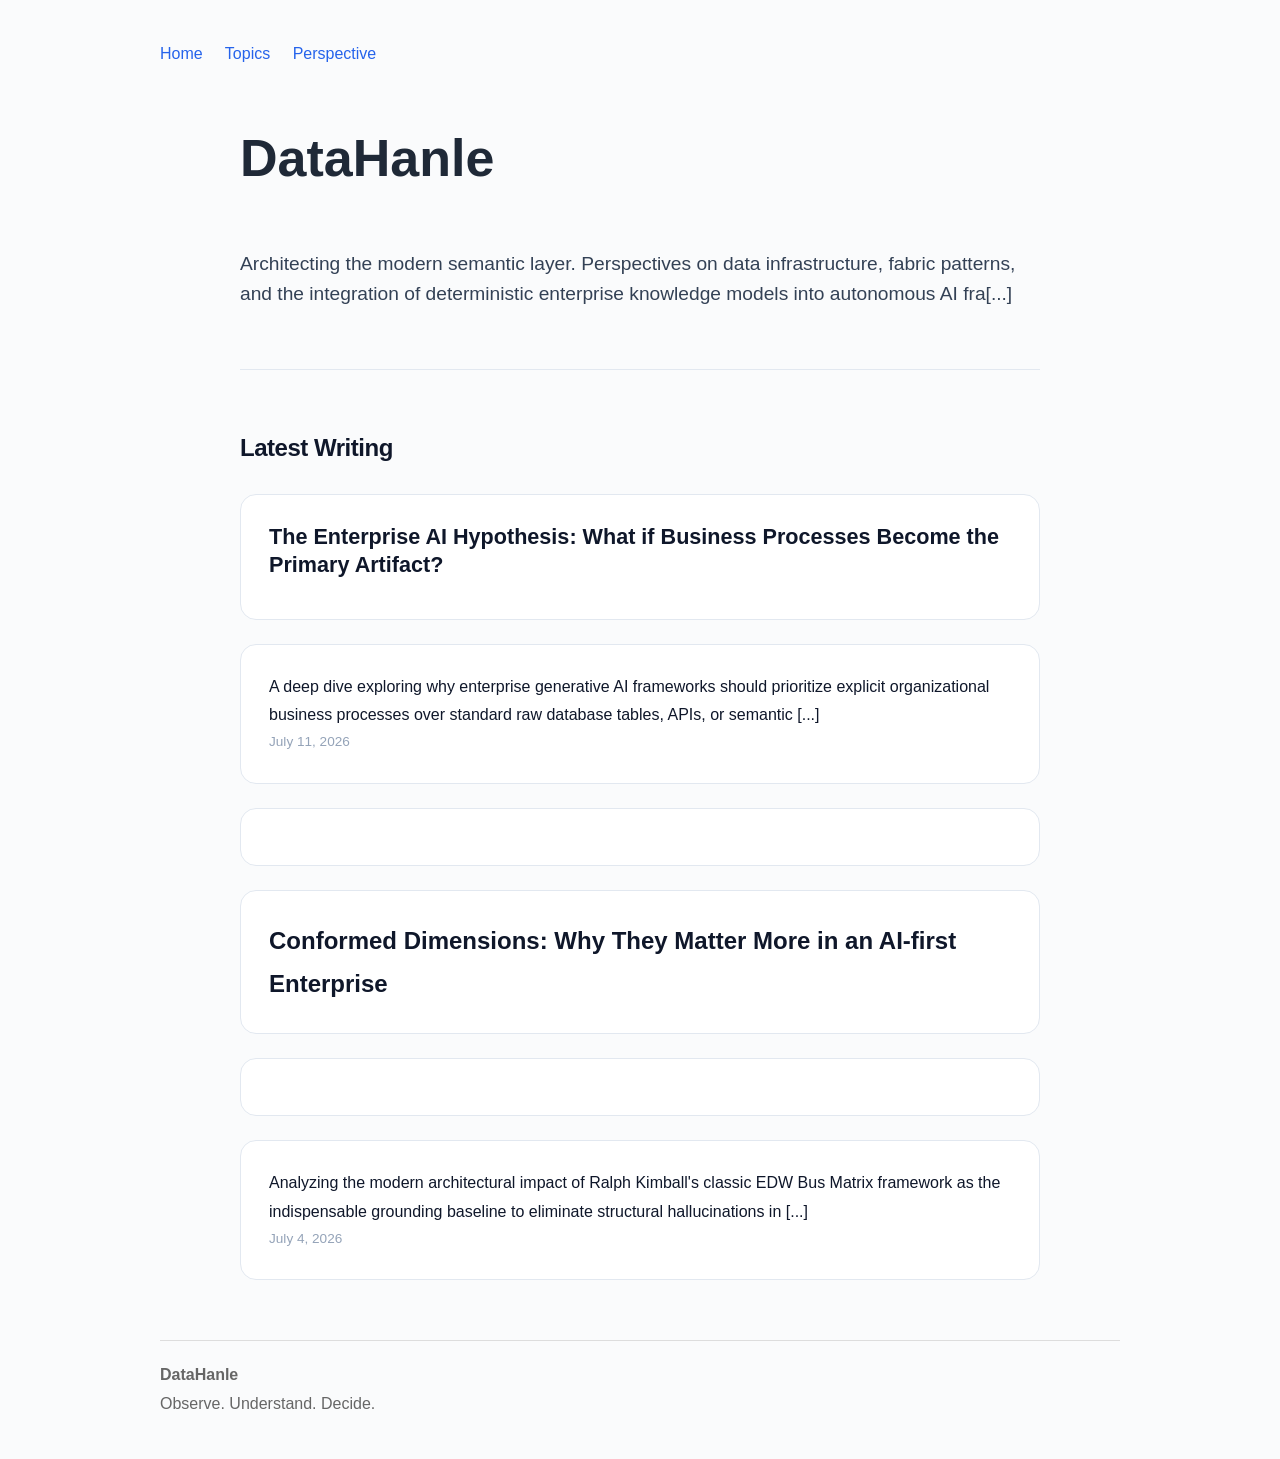
==== index.html @ b66f330f "Update nav: rename point-of-view to perspective and remove deleted articles.html reference" ====
<!DOCTYPE html>
<html lang="en">
<head>
    <meta charset="utf-8">
    <meta name="viewport" content="width=device-width, initial-scale=1">
    <title>DataHanle - Observe. Understand. Decide.</title>
    <!-- Links to your main shared brand stylesheet -->
    <link rel="stylesheet" href="assets/styles.css">
    <style>
        /* Container layout optimized for a single-page home feed */
        .home-container {
            max-width: 800px;
            margin: 2rem auto;
            padding: 0 1rem;
        }

        /* Hero presentation statement */
        .hero-section {
            margin-bottom: 3.5rem;
            border-bottom: 1px solid #e2e8f0;
            padding-bottom: 2.5rem;
        }
        .hero-section p {
            font-size: 1.2rem;
            line-height: 1.6;
            color: #334155;
        }

        /* Section header for the stream */
        .feed-title {
            font-size: 1.5rem;
            font-weight: 700;
            color: #0f172a;
            margin-bottom: 1.5rem;
            letter-spacing: -0.02em;
        }

        /* The Card Link Component */
        .article-card {
            display: block;
            text-decoration: none;
            color: #0f172a;
            background: #ffffff;
            border: 1px solid #e2e8f0; /* Soft border framework */
            border-radius: 16px;        /* Smooth rounded corners */
            padding: 1.75rem;          /* Generous internal spacing */
            margin-bottom: 1.5rem;     /* Space between individual cards */
            transition: transform 0.2s ease, box-shadow 0.2s ease;
        }

        /* Interactive states when a reader hovers over a card */
        .article-card:hover {
            transform: translateY(-2px);
            box-shadow: 0 10px 15px -3px rgba(0, 0, 0, 0.05);
            border-color: #cbd5e1;
        }

        /* Title style inside the card */
        .article-card h2 {
            font-size: 1.35rem;
            font-weight: 700;
            margin: 0 0 0.75rem 0;
            line-height: 1.3;
            color: #0f172a;
        }

        /* Muted summary text */
        .article-card p {
            font-size: 0.95rem;
            color: #475569;
            margin: 0 0 1.25rem 0;
            line-height: 1.6;
        }

        /* Light grey date marker at the bottom */
        .article-card .article-date {
            display: block;
            font-size: 0.85rem;
            color: #94a3b8;
            font-weight: 500;
        }
    </style>
</head>
<body>

    <!-- Synced Top Navigation Header (Root Level) -->
    <nav>
        <a href="index.html">Home</a>
        <a href="topics.html">Topics</a>
        <a href="perspective.html">Perspective</a>
    </nav>

    <!-- Main Content Area -->
    <main class="home-container">
        
        <!-- Brand Introduction / Manifest Banner -->
        <section class="hero-section">
            <h1>DataHanle</h1>
            <p>Architecting the modern semantic layer. Perspectives on data infrastructure, fabric patterns, and the integration of deterministic enterprise knowledge models into autonomous AI fra[...]
        </section>

        <!-- Dynamic Latest Writing Stream -->
        <section>
            <h2 class="feed-title">Latest Writing</h2>

            <!-- Card Link 1 (July 11) -->
            <a href="articles/enterprise-ai-hypothesis.html" class="article-card">
                <h2>The Enterprise AI Hypothesis: What if Business Processes Become the Primary Artifact?</h2>
                <p>A deep dive exploring why enterprise generative AI frameworks should prioritize explicit organizational business processes over standard raw database tables, APIs, or semantic [...]
                <span class="article-date">July 11, 2026</span>
            </a>

            <!-- Card Link 2 (July 4) -->
            <a href="articles/conformed-dimensions.html" class="article-card">
                <h2>Conformed Dimensions: Why They Matter More in an AI-first Enterprise</h2>
                <p>Analyzing the modern architectural impact of Ralph Kimball's classic EDW Bus Matrix framework as the indispensable grounding baseline to eliminate structural hallucinations in [...]
                <span class="article-date">July 4, 2026</span>
            </a>
        </section>

    </main>

    <!-- Synced Site Footer -->
    <footer>
        <b>DataHanle</b><br>
        Observe. Understand. Decide.
    </footer>

</body>
</html>
---- assets/styles.css ----
body{font-family:-apple-system,BlinkMacSystemFont,'Segoe UI',sans-serif;max-width:960px;margin:auto;padding:40px;background:#fafbfc;color:#1f2937;line-height:1.8}nav a{margin-right:18px;color:#2563eb;text-decoration:none}h1{font-size:52px}footer{margin-top:60px;padding-top:20px;border-top:1px solid #ddd;color:#666}.card{border:1px solid #ddd;border-radius:10px;padding:20px;margin:20px 0;background:#fff}.tag{display:inline-block;background:#eef4ff;color:#2563eb;padding:4px 10px;border-radius:20px;margin:3px;font-size:.9em}
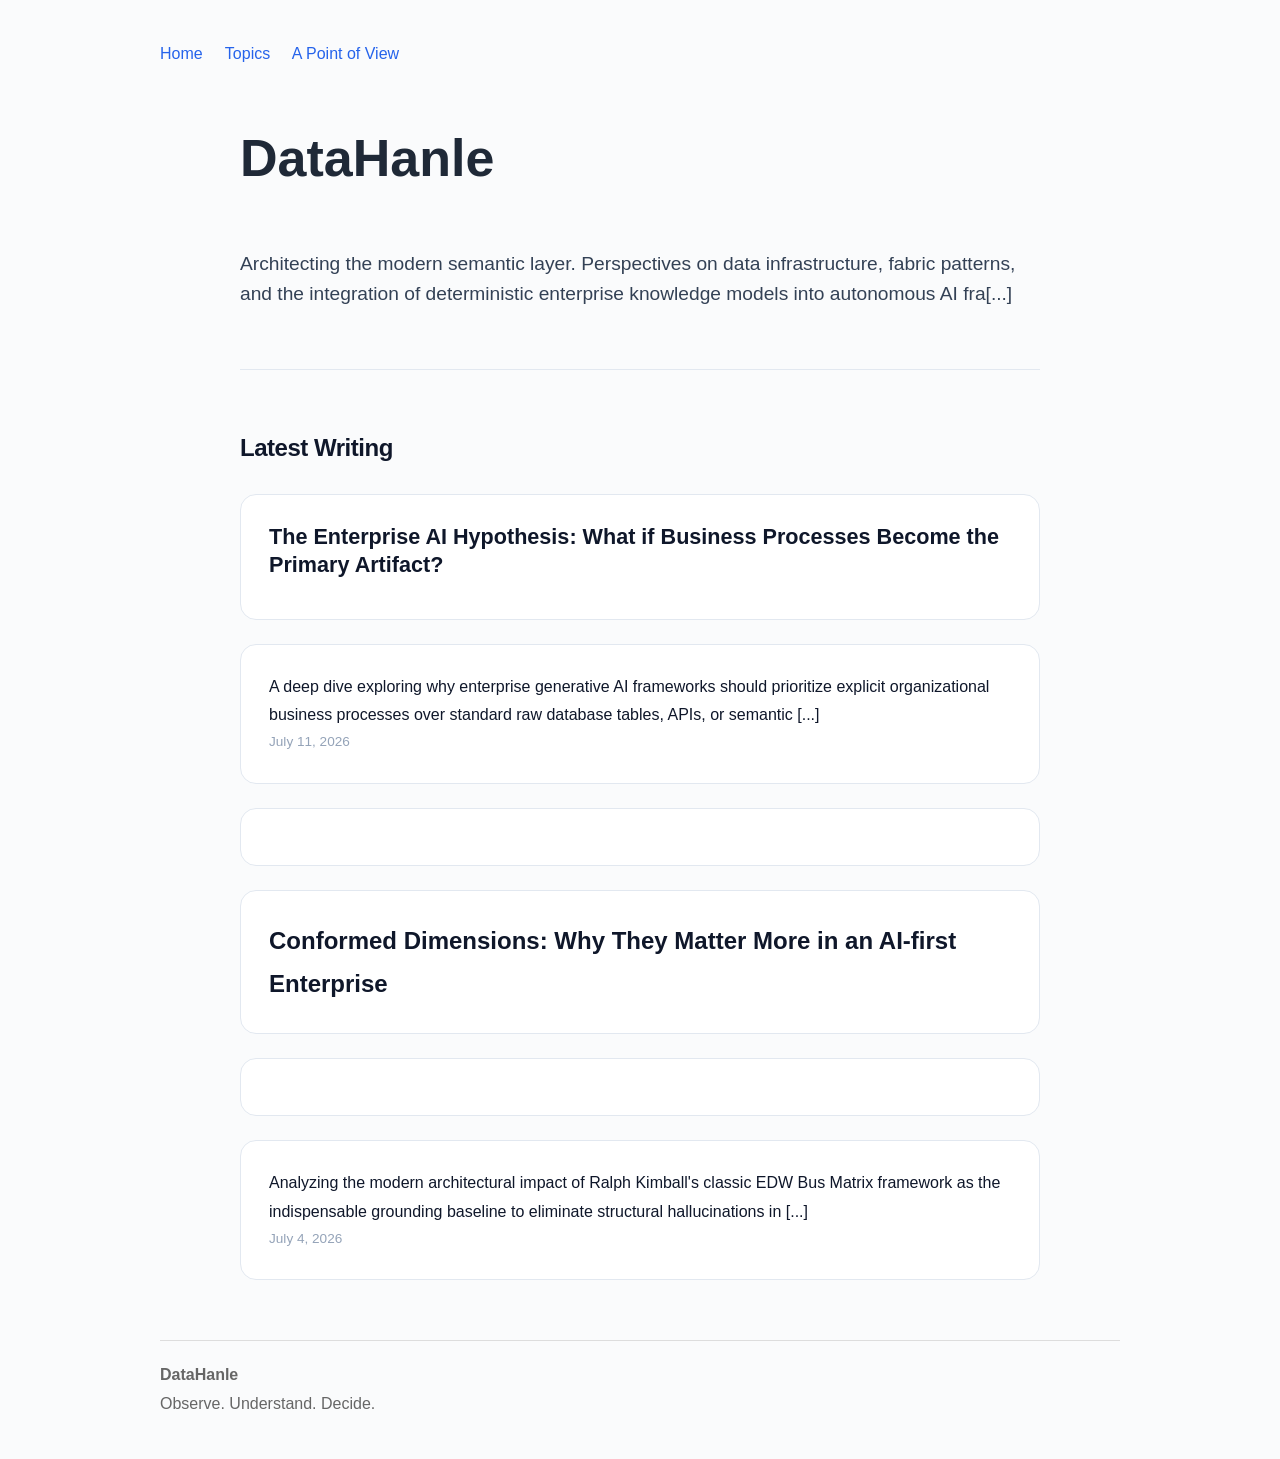
==== commit b846472f: "Revert to good version with 2 article cards - undo duplicate card rendering" ====
--- a/index.html
+++ b/index.html
@@ -87,7 +87,7 @@
     <nav>
         <a href="index.html">Home</a>
         <a href="topics.html">Topics</a>
-        <a href="perspective.html">Perspective</a>
+        <a href="point-of-view.html">A Point of View</a>
     </nav>
 
     <!-- Main Content Area -->
@@ -127,4 +127,4 @@
     </footer>
 
 </body>
-</html>+</html>
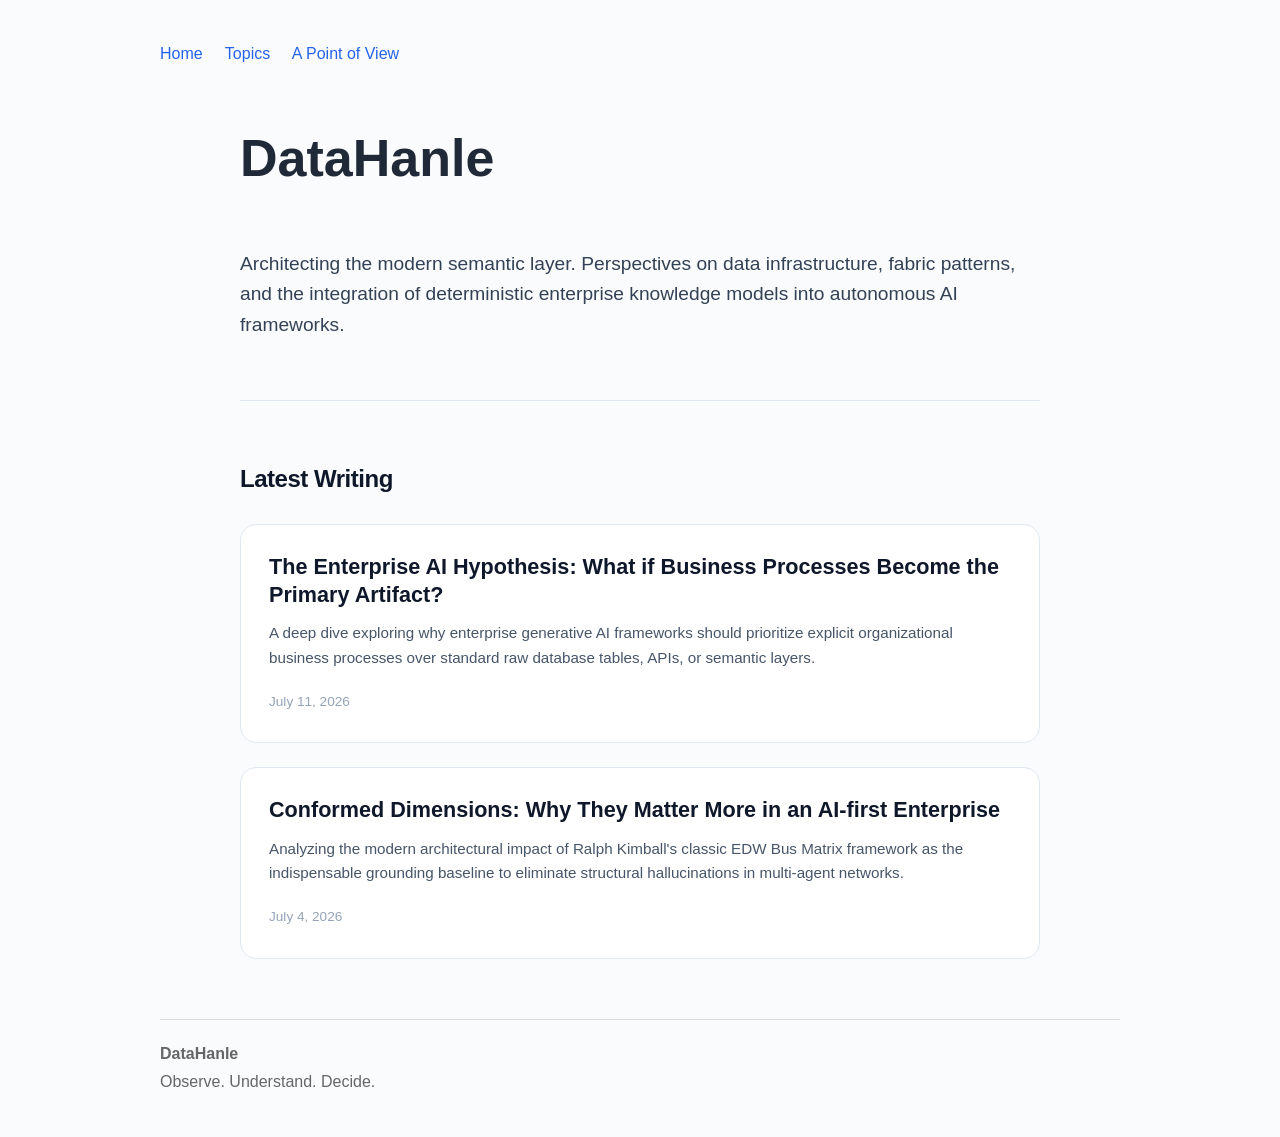
==== commit 7e3f621d: "Update index.html" ====
--- a/index.html
+++ b/index.html
@@ -96,7 +96,7 @@
         <!-- Brand Introduction / Manifest Banner -->
         <section class="hero-section">
             <h1>DataHanle</h1>
-            <p>Architecting the modern semantic layer. Perspectives on data infrastructure, fabric patterns, and the integration of deterministic enterprise knowledge models into autonomous AI fra[...]
+            <p>Architecting the modern semantic layer. Perspectives on data infrastructure, fabric patterns, and the integration of deterministic enterprise knowledge models into autonomous AI frameworks.</p>
         </section>
 
         <!-- Dynamic Latest Writing Stream -->
@@ -106,14 +106,14 @@
             <!-- Card Link 1 (July 11) -->
             <a href="articles/enterprise-ai-hypothesis.html" class="article-card">
                 <h2>The Enterprise AI Hypothesis: What if Business Processes Become the Primary Artifact?</h2>
-                <p>A deep dive exploring why enterprise generative AI frameworks should prioritize explicit organizational business processes over standard raw database tables, APIs, or semantic [...]
+                <p>A deep dive exploring why enterprise generative AI frameworks should prioritize explicit organizational business processes over standard raw database tables, APIs, or semantic layers.</p>
                 <span class="article-date">July 11, 2026</span>
             </a>
 
             <!-- Card Link 2 (July 4) -->
             <a href="articles/conformed-dimensions.html" class="article-card">
                 <h2>Conformed Dimensions: Why They Matter More in an AI-first Enterprise</h2>
-                <p>Analyzing the modern architectural impact of Ralph Kimball's classic EDW Bus Matrix framework as the indispensable grounding baseline to eliminate structural hallucinations in [...]
+                <p>Analyzing the modern architectural impact of Ralph Kimball's classic EDW Bus Matrix framework as the indispensable grounding baseline to eliminate structural hallucinations in multi-agent networks.</p>
                 <span class="article-date">July 4, 2026</span>
             </a>
         </section>
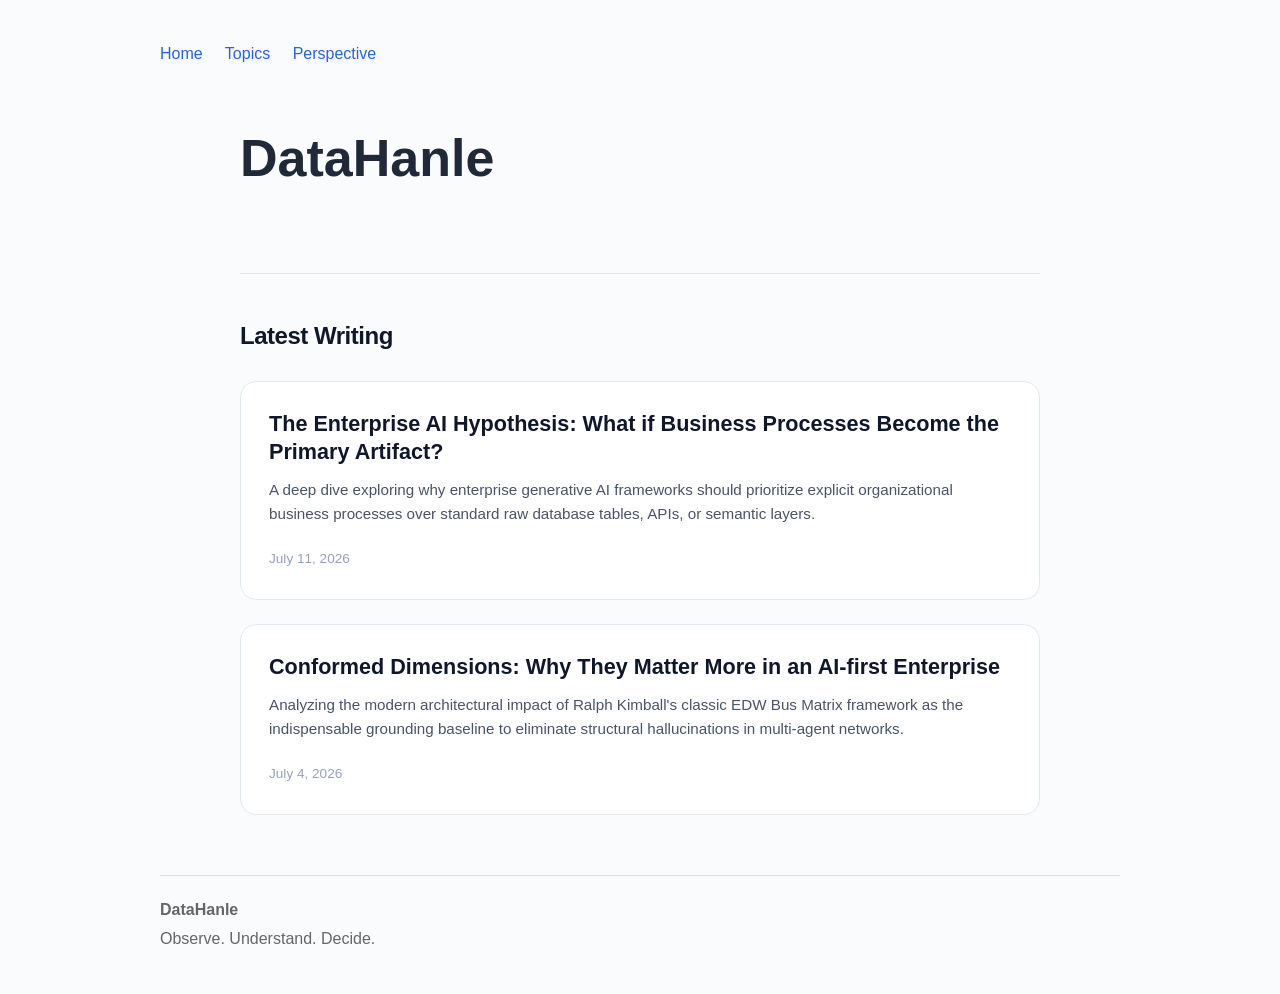
==== commit 84754e69: "Update index.html" ====
--- a/index.html
+++ b/index.html
@@ -14,16 +14,11 @@
             padding: 0 1rem;
         }
 
-        /* Hero presentation statement */
+        /* Hero presentation statement simplified */
         .hero-section {
-            margin-bottom: 3.5rem;
+            margin-bottom: 2.5rem;
             border-bottom: 1px solid #e2e8f0;
-            padding-bottom: 2.5rem;
-        }
-        .hero-section p {
-            font-size: 1.2rem;
-            line-height: 1.6;
-            color: #334155;
+            padding-bottom: 1.5rem;
         }
 
         /* Section header for the stream */
@@ -83,20 +78,19 @@
 </head>
 <body>
 
-    <!-- Synced Top Navigation Header (Root Level) -->
+    <!-- Synced Top Navigation Header (Updated to Perspective) -->
     <nav>
         <a href="index.html">Home</a>
         <a href="topics.html">Topics</a>
-        <a href="point-of-view.html">A Point of View</a>
+        <a href="perspective.html">Perspective</a>
     </nav>
 
     <!-- Main Content Area -->
     <main class="home-container">
         
-        <!-- Brand Introduction / Manifest Banner -->
+        <!-- Brand Title Header -->
         <section class="hero-section">
             <h1>DataHanle</h1>
-            <p>Architecting the modern semantic layer. Perspectives on data infrastructure, fabric patterns, and the integration of deterministic enterprise knowledge models into autonomous AI frameworks.</p>
         </section>
 
         <!-- Dynamic Latest Writing Stream -->
@@ -127,4 +121,4 @@
     </footer>
 
 </body>
-</html>
+</html>
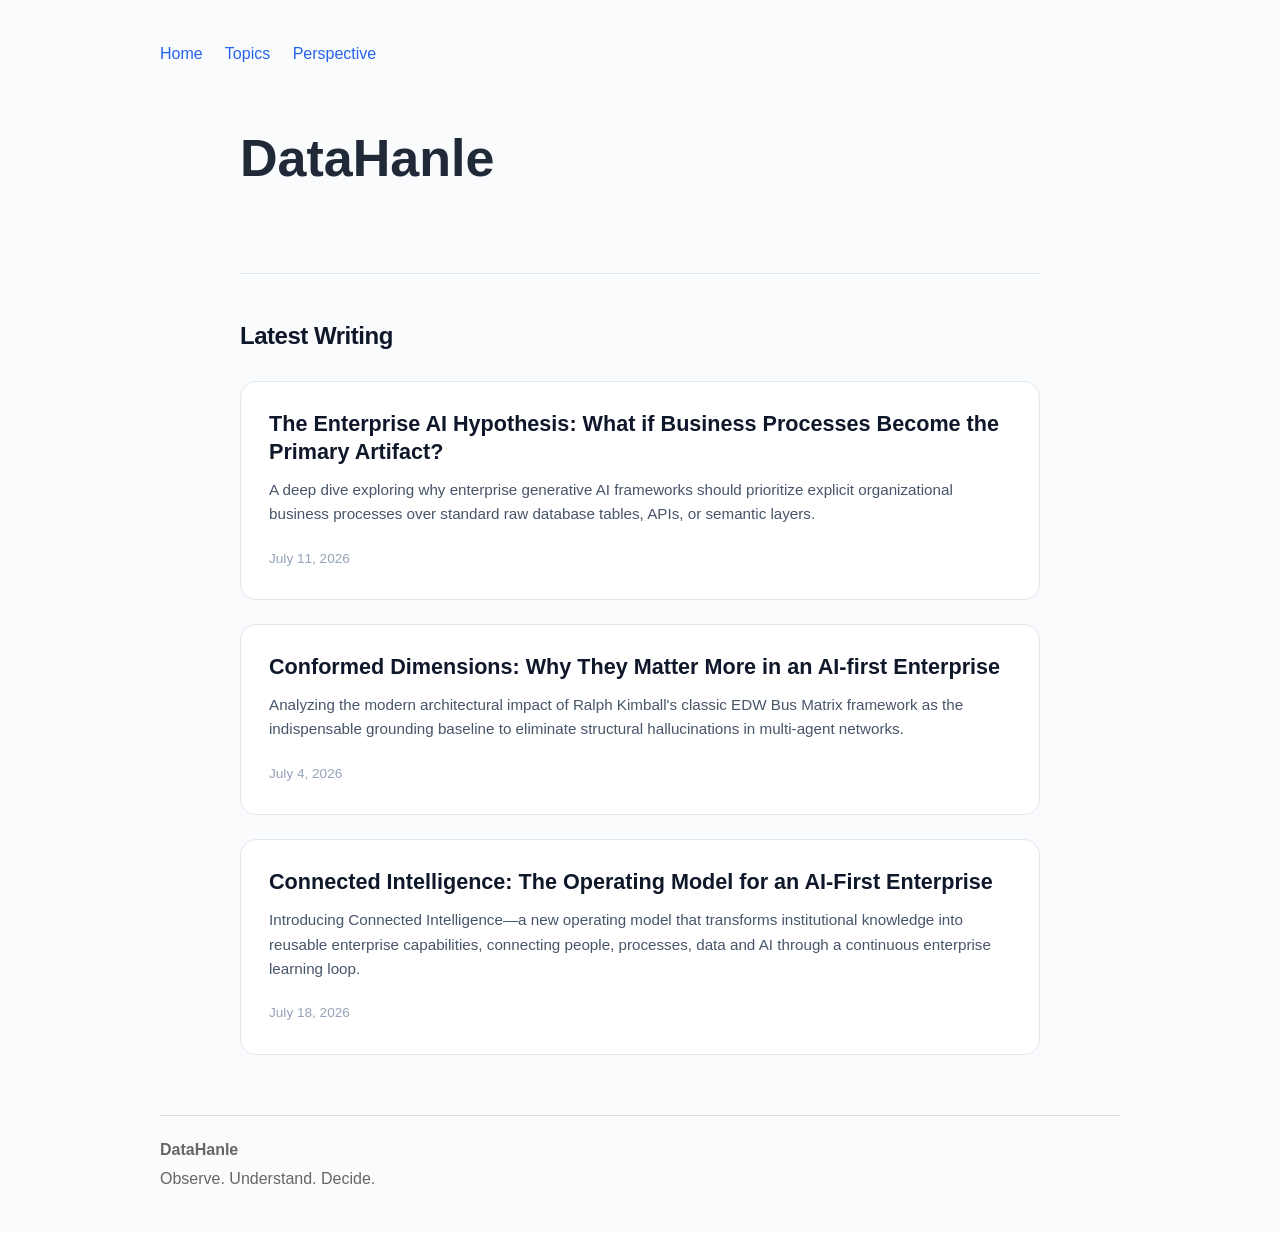
==== commit 4f25ac60: "Update index.html" ====
--- a/index.html
+++ b/index.html
@@ -110,6 +110,22 @@
                 <p>Analyzing the modern architectural impact of Ralph Kimball's classic EDW Bus Matrix framework as the indispensable grounding baseline to eliminate structural hallucinations in multi-agent networks.</p>
                 <span class="article-date">July 4, 2026</span>
             </a>
+<!-- Card Link 3 (Connected Intelligence) -->
+<a href="articles/connected-intelligence.html" class="article-card">
+
+    <h2>
+        Connected Intelligence: The Operating Model for an AI-First Enterprise
+    </h2>
+
+    <p>
+        Introducing Connected Intelligence—a new operating model that transforms institutional knowledge into reusable enterprise capabilities, connecting people, processes, data and AI through a continuous enterprise learning loop.
+    </p>
+
+    <span class="article-date">
+        July 18, 2026
+    </span>
+
+</a>
         </section>
 
     </main>
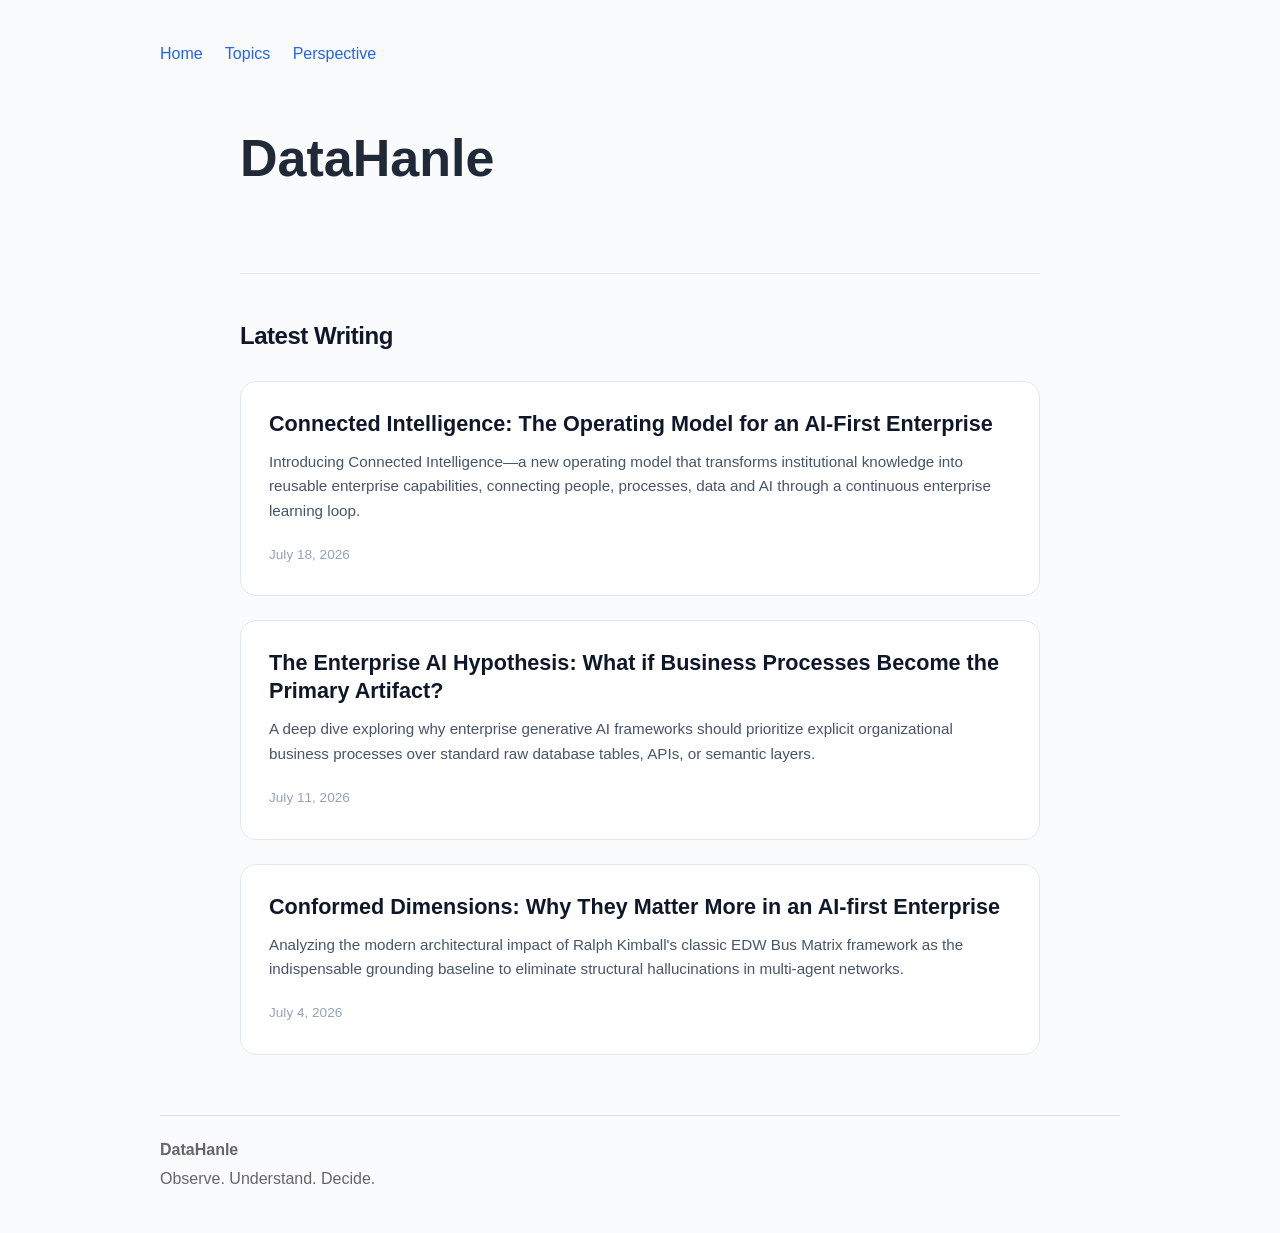
==== commit e8db1e1d: "Update index.html" ====
--- a/index.html
+++ b/index.html
@@ -96,20 +96,6 @@
         <!-- Dynamic Latest Writing Stream -->
         <section>
             <h2 class="feed-title">Latest Writing</h2>
-
-            <!-- Card Link 1 (July 11) -->
-            <a href="articles/enterprise-ai-hypothesis.html" class="article-card">
-                <h2>The Enterprise AI Hypothesis: What if Business Processes Become the Primary Artifact?</h2>
-                <p>A deep dive exploring why enterprise generative AI frameworks should prioritize explicit organizational business processes over standard raw database tables, APIs, or semantic layers.</p>
-                <span class="article-date">July 11, 2026</span>
-            </a>
-
-            <!-- Card Link 2 (July 4) -->
-            <a href="articles/conformed-dimensions.html" class="article-card">
-                <h2>Conformed Dimensions: Why They Matter More in an AI-first Enterprise</h2>
-                <p>Analyzing the modern architectural impact of Ralph Kimball's classic EDW Bus Matrix framework as the indispensable grounding baseline to eliminate structural hallucinations in multi-agent networks.</p>
-                <span class="article-date">July 4, 2026</span>
-            </a>
 <!-- Card Link 3 (Connected Intelligence) -->
 <a href="articles/connected-intelligence.html" class="article-card">
 
@@ -126,6 +112,19 @@
     </span>
 
 </a>
+            <!-- Card Link 1 (July 11) -->
+            <a href="articles/enterprise-ai-hypothesis.html" class="article-card">
+                <h2>The Enterprise AI Hypothesis: What if Business Processes Become the Primary Artifact?</h2>
+                <p>A deep dive exploring why enterprise generative AI frameworks should prioritize explicit organizational business processes over standard raw database tables, APIs, or semantic layers.</p>
+                <span class="article-date">July 11, 2026</span>
+            </a>
+
+            <!-- Card Link 2 (July 4) -->
+            <a href="articles/conformed-dimensions.html" class="article-card">
+                <h2>Conformed Dimensions: Why They Matter More in an AI-first Enterprise</h2>
+                <p>Analyzing the modern architectural impact of Ralph Kimball's classic EDW Bus Matrix framework as the indispensable grounding baseline to eliminate structural hallucinations in multi-agent networks.</p>
+                <span class="article-date">July 4, 2026</span>
+            </a>
         </section>
 
     </main>
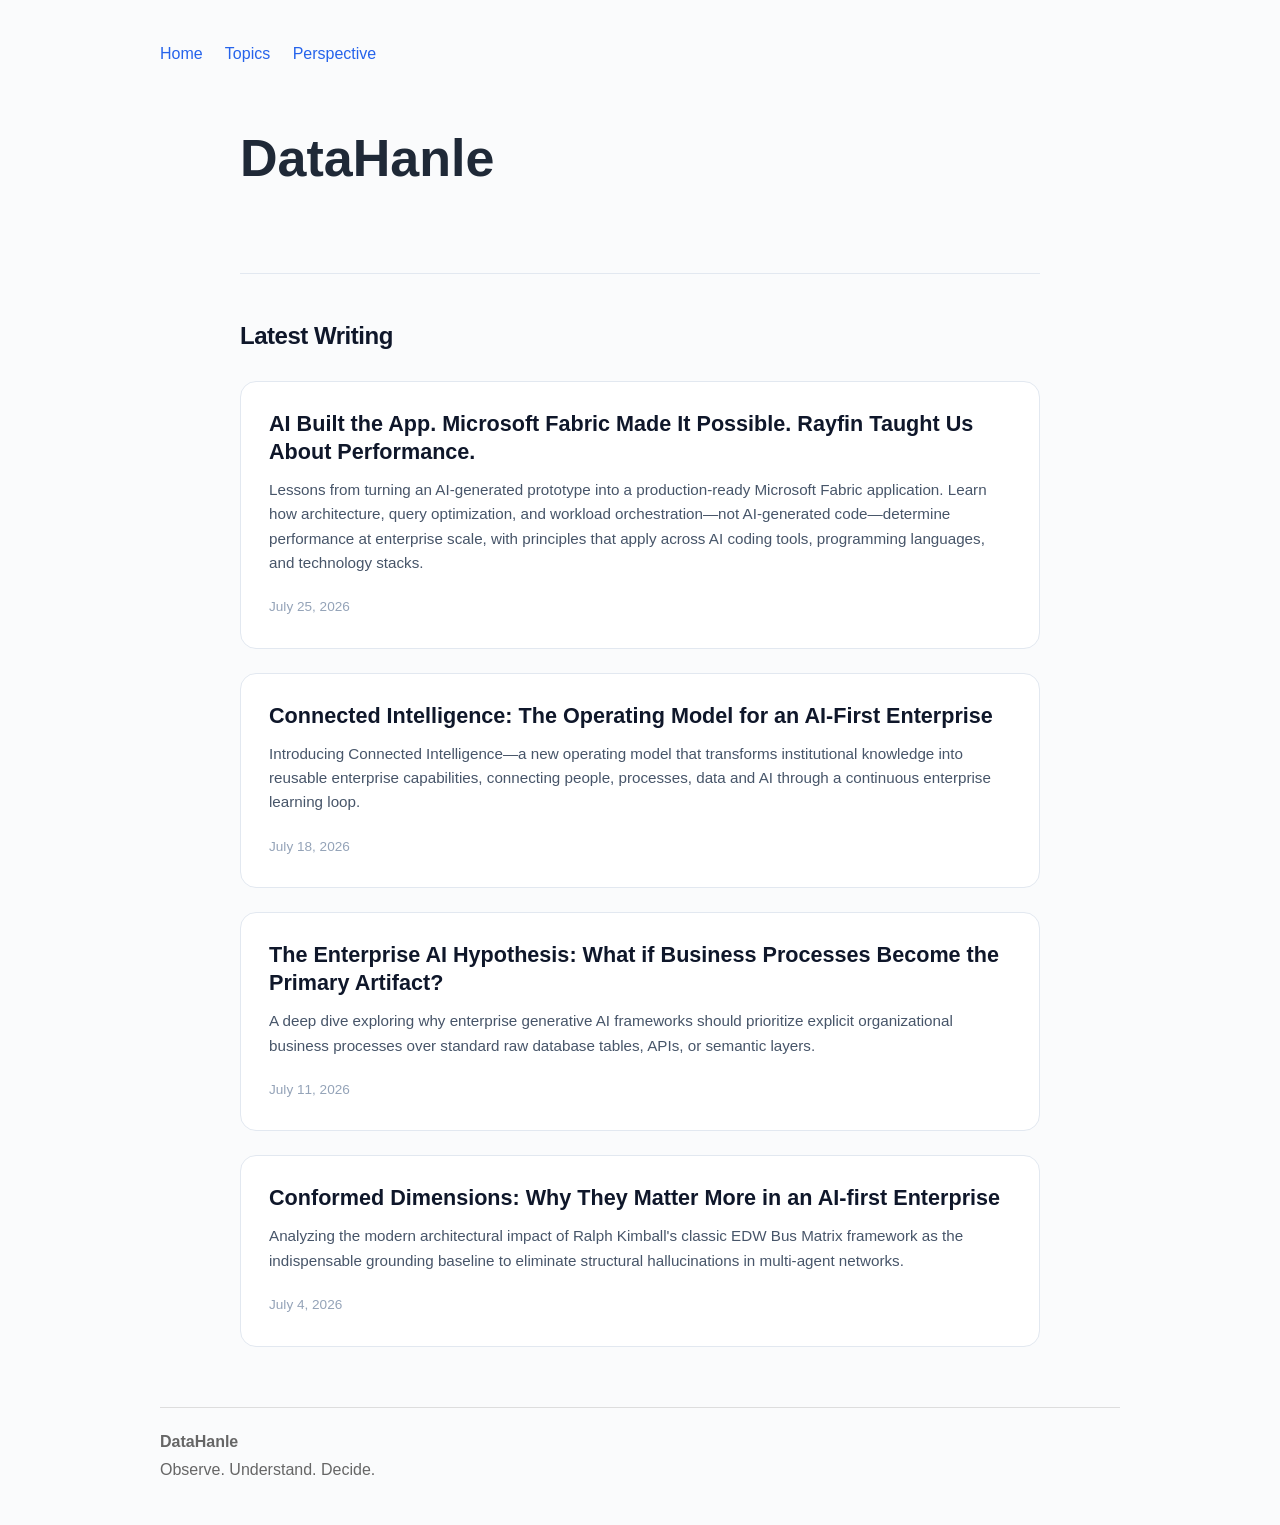
==== commit 9e758186: "Update index.html" ====
--- a/index.html
+++ b/index.html
@@ -96,6 +96,22 @@
         <!-- Dynamic Latest Writing Stream -->
         <section>
             <h2 class="feed-title">Latest Writing</h2>
+<!-- Card Link 4 (AI Prototype to Production) -->
+<a href="articles/ai-prototype-to-production.html" class="article-card">
+
+    <h2>
+        AI Built the App. Microsoft Fabric Made It Possible. Rayfin Taught Us About Performance.
+    </h2>
+
+    <p>
+        Lessons from turning an AI-generated prototype into a production-ready Microsoft Fabric application. Learn how architecture, query optimization, and workload orchestration—not AI-generated code—determine performance at enterprise scale, with principles that apply across AI coding tools, programming languages, and technology stacks.
+    </p>
+
+    <span class="article-date">
+        July 25, 2026
+    </span>
+
+</a>
 <!-- Card Link 3 (Connected Intelligence) -->
 <a href="articles/connected-intelligence.html" class="article-card">
 
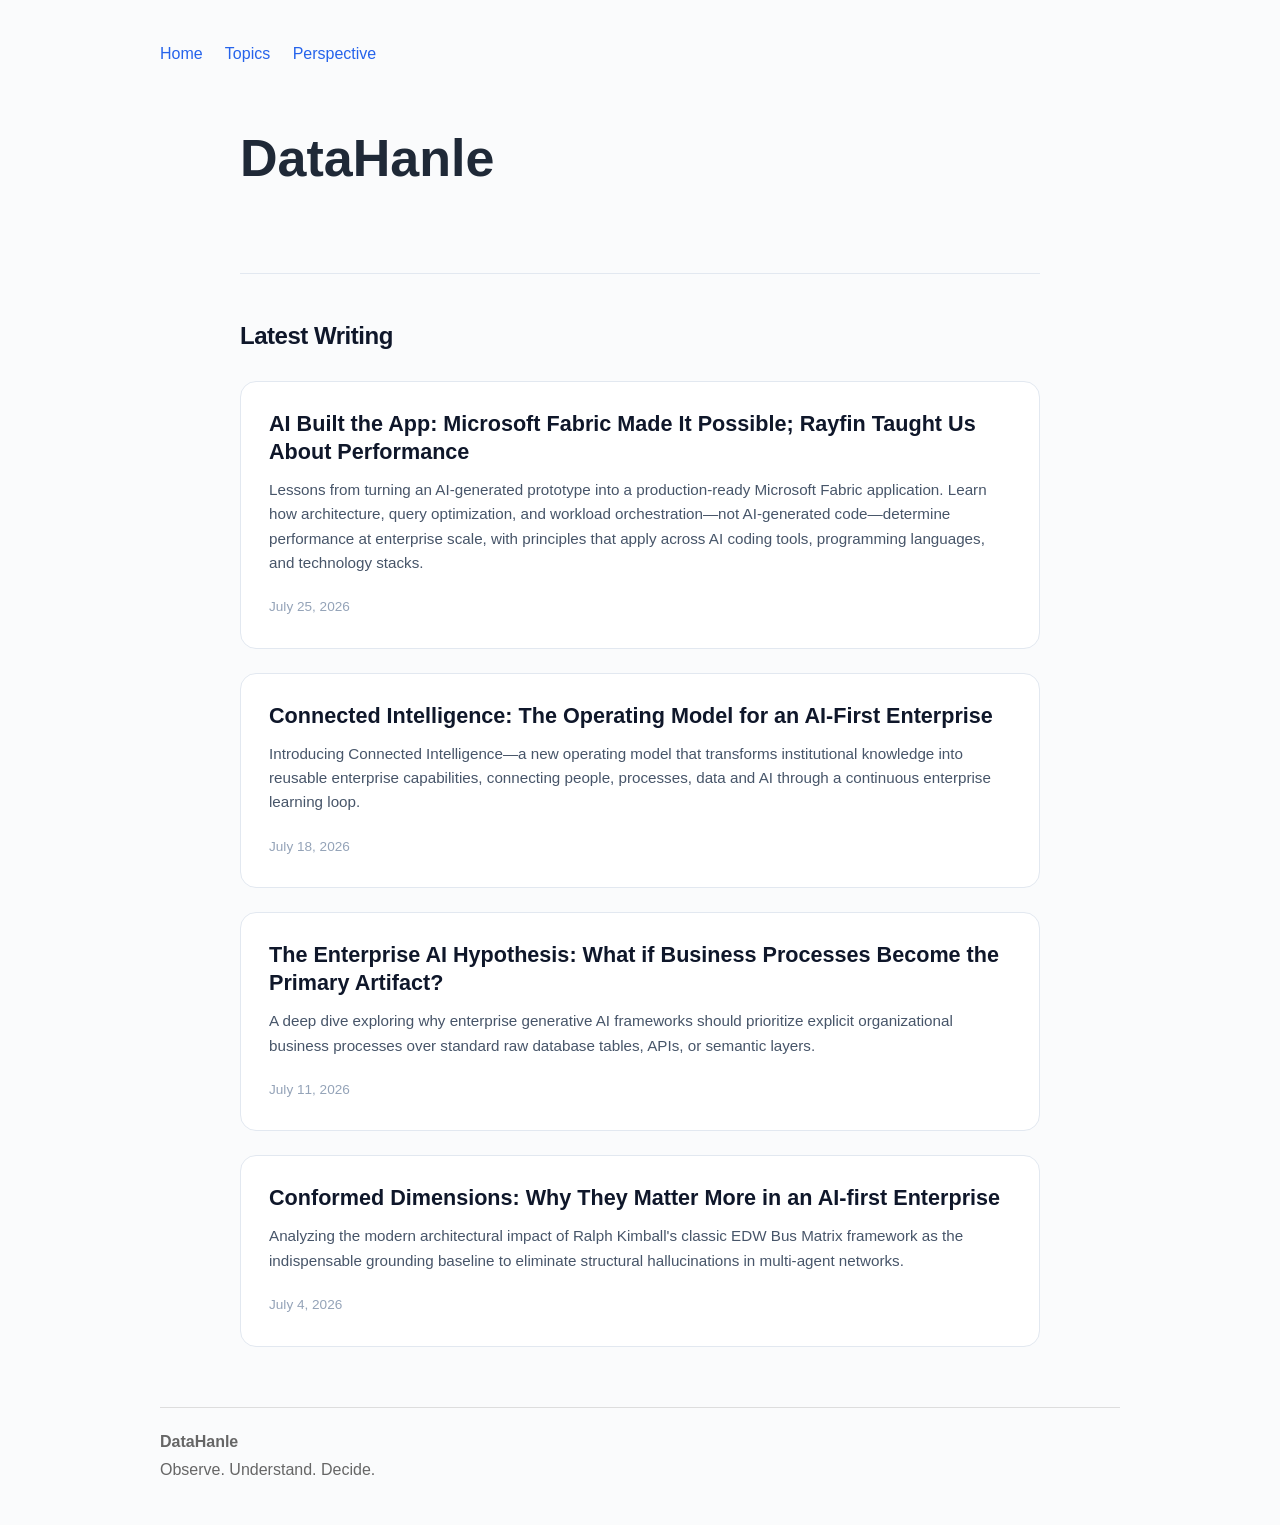
==== commit 452cbe0f: "Update index.html" ====
--- a/index.html
+++ b/index.html
@@ -99,9 +99,7 @@
 <!-- Card Link 4 (AI Prototype to Production) -->
 <a href="articles/ai-prototype-to-production.html" class="article-card">
 
-    <h2>
-        AI Built the App. Microsoft Fabric Made It Possible. Rayfin Taught Us About Performance.
-    </h2>
+<h2>AI Built the App: Microsoft Fabric Made It Possible; Rayfin Taught Us About Performance</h2>
 
     <p>
         Lessons from turning an AI-generated prototype into a production-ready Microsoft Fabric application. Learn how architecture, query optimization, and workload orchestration—not AI-generated code—determine performance at enterprise scale, with principles that apply across AI coding tools, programming languages, and technology stacks.
